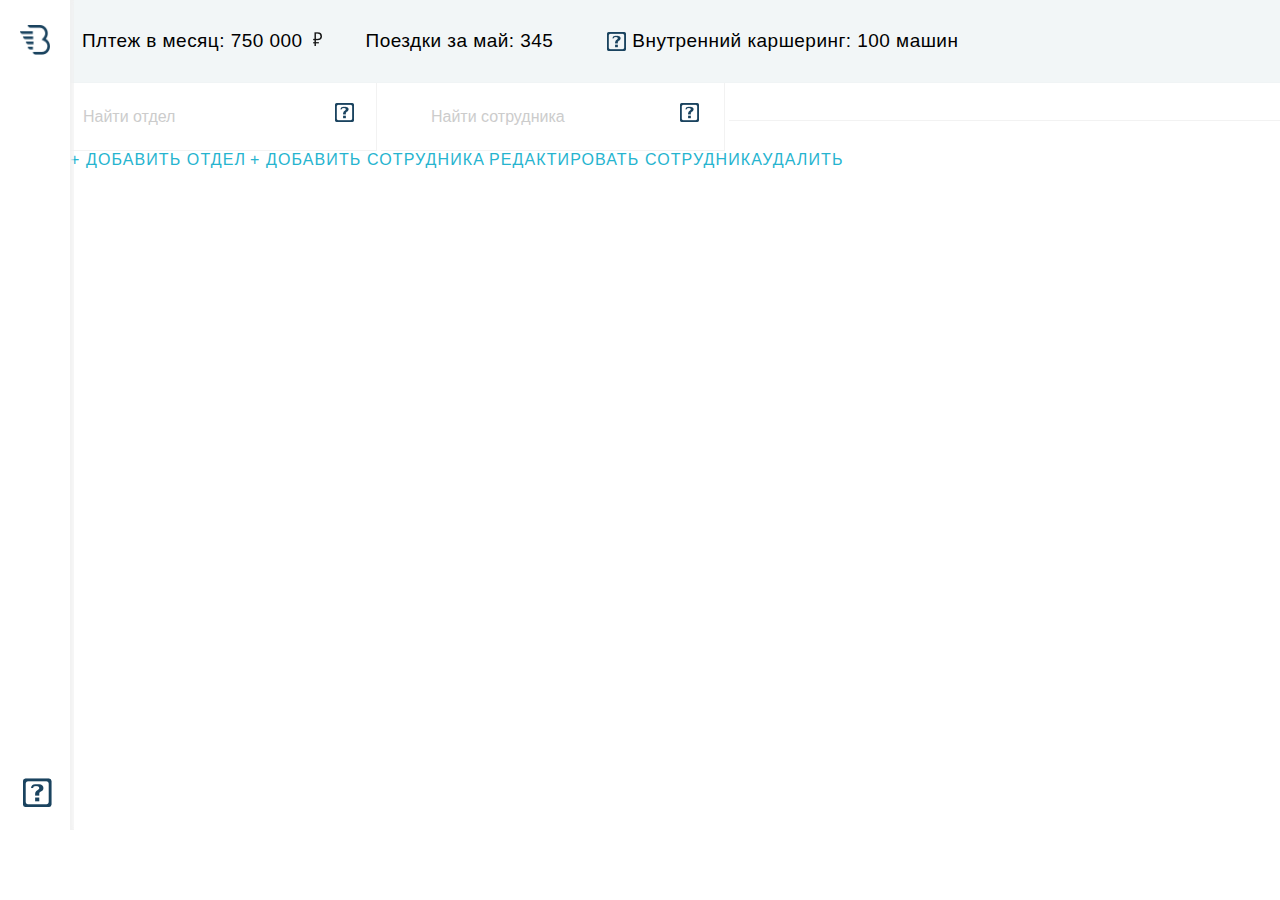
==== index.html @ 2aa8af77 "First commit" ====
<!DOCTYPE html>
<html>
    <head>
        <title>Org</title>
        <meta http-equiv="Content-Type" content="text/html; charset=utf-8">
        <link rel="stylesheet" href="reset.css">
        <link rel="stylesheet" href="style.css">
    </head>
    <body>
        <div class="wrapper">
        	<div class="logo-column">
        		<ul>
        			<li><img class="logo" src="img/logo.png"></li>
        			<li><a href="#"><img class="question" src="img/question.png"></a></li>
        		</ul>
        	</div>
        	<div class="content">
        		<ul class="working-personal-info">
        			<li><p class="salary">Плтеж в месяц: 750 000</p></li>
        			<li><p class="business-trip">Поездки за май: 345</p></li>
        			<li><p class="carshering"><a href="#"><img src="img/question-blue.png"></a>Внутренний каршеринг: 100 машин</p></li>
        		</ul>
        		<ul class="search">
        			<li class="search-department">Найти отдел<a href="#"><img src="img/question-white.png"></a></li>
        			<li class="search-collaborator">Найти сотрудника<a href="#"><img src="img/question-white.png"></a></li>
        			<li class="empty"></li>
        		</ul>
        		<ul class="add">
        			<li><a  class="add-department" href="#">+ добавить отдел</a></li>
        			<li><a  class="add-collaborator" href="#">+ добавить сотрудника</a></li>
        			<li><a class="correct-collaborator" href="#">редактировать сотрудника</a><a class="delite" href="#">удалить</a></li>
        		</ul>
        	</div>
        	<div class="clearfix"></div>
        </div>
    </body>
</html>
---- style.css ----
* {
	margin: 0;
	padding: 0;
}
a {
	text-decoration: none;
}
li {
	list-style: none;
}
.clearfix:after {
	content: ".";
	display: block;
	height: 0;
	clear: both;
	visibility: hidden;
}
.clearfix {
	zoom: 1;
}
.clear {
	clear: both;
}
.wrapper {
	margin: 0 auto;
	width: 1440px;
}
.logo-column {
	width: 4.86%;
	float: left;
	position: relative;
}
.logo-column:after {
    box-shadow: 4px 0 4px 0px rgba(240,240,240,0.9) inset;
    content: " ";
    height: 100%;
    position: absolute;
    right: -4px;
    top: 0;
    width: 4px;
}    
.content {
	float: left;
	width: 95.14%;
}
.logo {
	padding-left: 20px;
	padding-top: 25px;
	width: 30px;
	height: 30px;
	background-repeat: no-repeat; 
}
.question {
	padding-left: 23px;
	padding-top: 720px;
	padding-bottom: 20px;
	width: 29px;
	height: 29px;
	background-repeat: no-repeat;
}
.salary:after {
	content: "";
	margin-left: 10px;
	margin-top: -5px;
	background: url(img/ruble.png) no-repeat;
	display: inline-block;
	width: 9px;
	height: 14px;
	vertical-align: middle;
}
.carshering a {
	display: inline-block;
	line-height: 82px;
}
.carshering a img {
	padding-left: 50px;
	margin-right: 6px;
	line-height: 82px;
	vertical-align: middle;
	width: 19px;
	height: 19px;
	background-repeat: no-repeat; 
}
.working-personal-info li {
	display: inline-block;
	vertical-align: middle;
	height: 82px;
}
.salary, .business-trip, .carshering {
	vertical-align: middle;
	font: normal 19px Arial;
	letter-spacing: 0.46px;
	color: #000;
	line-height: 82px;
}
.salary {
	padding-left: 12px;
}
.working-personal-info {
	height: 82px;
	background-color: #f2f6f7;
	border-bottom: 1px solid #f0f4f5;
}
.business-trip {
	margin-left: 40px;
}
.search-department, .search-collaborator, .empty {
	display: inline-block;
}
.search-department, .search-collaborator {
	width: 293px;
	vertical-align: middle;
	border-bottom: 1px solid #f2f2f2;
	border-right: 1px solid #f2f2f2;
	font: normal 16px Arial;
	color: #cccccc;
	line-height: 67px;
}
.empty {
	width: 711px;
	line-height: 67px;
	border-bottom: 1px solid #f2f2f2;
} 
.search-department {
	padding-left: 13px;
}
.search-department img {
	padding-left: 160px;
}
.search-collaborator {
	padding-left: 50px;
}
.search-collaborator img {
	padding-left: 115px;
}
.add li {
	display: inline-block;
}
.add li a {
	font: normal 16px Arial;
	letter-spacing: 1.1px;
	color: #26b4cf;
	text-transform: uppercase;
}
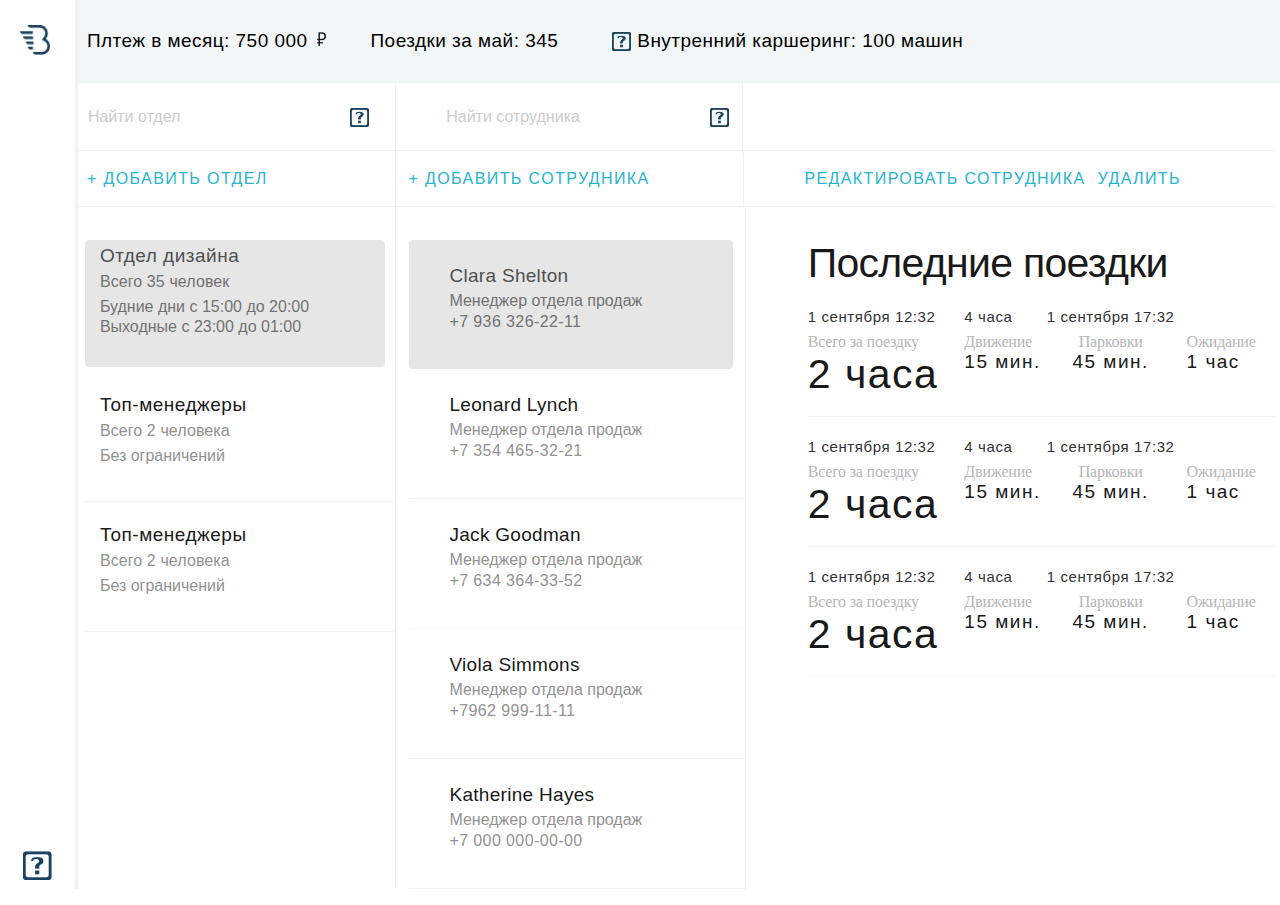
==== commit f2036a6d: "new commit" ====
--- a/index.html
+++ b/index.html
@@ -3,11 +3,12 @@
     <head>
         <title>Org</title>
         <meta http-equiv="Content-Type" content="text/html; charset=utf-8">
+         <meta name="viewport" content="width=device-width, initial-scale=1">
         <link rel="stylesheet" href="reset.css">
         <link rel="stylesheet" href="style.css">
     </head>
     <body>
-        <div class="wrapper">
+        <div class="wrapper clearfix">
         	<div class="logo-column">
         		<ul>
         			<li><img class="logo" src="img/logo.png"></li>
@@ -21,17 +22,148 @@
         			<li><p class="carshering"><a href="#"><img src="img/question-blue.png"></a>Внутренний каршеринг: 100 машин</p></li>
         		</ul>
         		<ul class="search">
-        			<li class="search-department">Найти отдел<a href="#"><img src="img/question-white.png"></a></li>
-        			<li class="search-collaborator">Найти сотрудника<a href="#"><img src="img/question-white.png"></a></li>
-        			<li class="empty"></li>
+        			<li class="search-department clearfix">Найти отдел<a class="question-white" href="#"><img src="img/question-white.png"></a></li><li class="search-collaborator clearfix">Найти сотрудника<a class="question-white" href="#"><img src="img/question-white.png"></a></li>
         		</ul>
         		<ul class="add">
-        			<li><a  class="add-department" href="#">+ добавить отдел</a></li>
-        			<li><a  class="add-collaborator" href="#">+ добавить сотрудника</a></li>
-        			<li><a class="correct-collaborator" href="#">редактировать сотрудника</a><a class="delite" href="#">удалить</a></li>
+        			<li class="add-department"><a href="#">+ добавить отдел</a></li><li class="add-collaborator"><a href="#">+ добавить сотрудника</a></li><li class="correct-delite-collaborator"><a class="correct" href="#">редактировать сотрудника</a><a class="delite" href="#">удалить</a></li>
         		</ul>
+        		<div class="clearfix">
+	        		<ul class="department">
+	        			<li class="department-design active">
+	        				<a href="#">
+	        					<span class="name-department">Отдел дизайна</span>
+	        					<span class="quantity">Всего 35 человек</span>
+	        					<span class="working-working-days">Будние дни с 15:00 до 20:00</span>
+	        					<span class="working-week-end">Выходные с 23:00 до 01:00</span>
+	        				</a>
+	        			</li>
+	        			<div class="horisontal-line"></div>
+	        			<li class="department-top-manager1">
+							<a href="#">
+	        					<span class="name-department">Топ-менеджеры</span>
+	        					<span class="quantity">Всего 2 человека</span>
+	        					<span class="working-working-days">Без ограничений</span>
+	        				</a>		
+	        			</li>
+	        			<div class="horisontal-line"></div>
+	        			<li class="department-top-manager2">
+		        			<a href="#">
+		        				<span class="name-department">Топ-менеджеры</span>
+	        					<span class="quantity">Всего 2 человека</span>
+	        					<span class="working-working-days">Без ограничений</span>
+		        			</a>		
+		        		</li>
+		        		<div class="horisontal-line"></div>
+	        		</ul>
+					<ul class="designers">
+						<li class="designer active">
+							<a href="#"><span class="name">Clara Shelton</span><span class="position">Менеджер отдела продаж</span><span class="phone">+7 936 326-22-11</span></a>
+						</li>
+						<div class="horisontal-line"></div>	
+						<li class="designer">
+							<a href="#">
+								<span class="name">Leonard Lynch</span>
+								<span class="position">Менеджер отдела продаж</span>
+								<span class="phone">+7 354 465-32-21</span>
+							</a>
+						</li>
+						<div class="horisontal-line"></div>
+						<li class="designer">			
+							<a href="#">
+								<span class="name">Jack Goodman</span>
+								<span class="position">Менеджер отдела продаж</span>
+								<span class="phone">+7 634 364-33-52</span>
+							</a>
+						</li>
+						<div class="horisontal-line"></div>
+						<li class="designer">
+							<a href="#"><span class="name">Viola Simmons</span><span class="position">Менеджер отдела продаж</span><span class="phone">+7962 999-11-11</span>
+							</a>
+						</li>
+						<div class="horisontal-line"></div>
+						<li class="designer">
+							<a href="#">
+								<span class="name">Katherine Hayes</span>
+								<span class="position">Менеджер отдела продаж</span>
+								<span class="phone">+7 000 000-00-00</span>
+							</a>
+						</li>
+						<div class="horisontal-line"></div>
+					</ul>
+	        		<ul class="trips">
+						<h3 class="heard-trip">Последние поездки</h3>
+						<li class="trip-first clearfix">
+							<ul class="trip-total">
+								<li class="trip-date">1 сентября 12:32</li>
+								<li class="trip-discription">Всего за поездку</li>
+								<li class="trip-time">2 часа</li>
+							</ul>
+							<ul class="trip-movement">
+								<li class="trip-date">4 часа</li>
+								<li class="trip-discription">Движение</li>
+								<li class="trip-time">15 мин.</li>
+							</ul>
+							<ul class="trip-parking">
+								<li class="trip-date">1 сентября 17:32</li>
+								<li class="trip-discription">Парковки</li>
+								<li class="trip-time">45 мин.</li>
+							</ul>
+							<ul class="trip-waiting">
+								<li class="trip-date"></li>
+								<li class="trip-discription">Ожидание</li>
+								<li class="trip-time">1 час</li>
+							</ul>		
+						</li>
+						<div class="horisontal-line"></div>
+						<li class="trip clearfix">
+							<ul class="trip-total">
+								<li class="trip-date">1 сентября 12:32</li>
+								<li class="trip-discription">Всего за поездку</li>
+								<li class="trip-time">2 часа</li>
+							</ul>
+							<ul class="trip-movement">
+								<li class="trip-date">4 часа</li>
+								<li class="trip-discription">Движение</li>
+								<li class="trip-time">15 мин.</li>
+							</ul>
+							<ul class="trip-parking">
+								<li class="trip-date">1 сентября 17:32</li>
+								<li class="trip-discription">Парковки</li>
+								<li class="trip-time">45 мин.</li>
+							</ul>
+							<ul class="trip-waiting">
+								<li class="trip-date"></li>
+								<li class="trip-discription">Ожидание</li>
+								<li class="trip-time">1 час</li>
+							</ul>		
+						</li>
+						<div class="horisontal-line"></div>
+						<li class="trip clearfix">
+							<ul class="trip-total">
+								<li class="trip-date">1 сентября 12:32</li>
+								<li class="trip-discription">Всего за поездку</li>
+								<li class="trip-time">2 часа</li>
+							</ul>
+							<ul class="trip-movement">
+								<li class="trip-date">4 часа</li>
+								<li class="trip-discription">Движение</li>
+								<li class="trip-time">15 мин.</li>
+							</ul>
+							<ul class="trip-parking">
+								<li class="trip-date">1 сентября 17:32</li>
+								<li class="trip-discription">Парковки</li>
+								<li class="trip-time">45 мин.</li>
+							</ul>
+							<ul class="trip-waiting">
+								<li class="trip-date"></li>
+								<li class="trip-discription">Ожидание</li>
+								<li class="trip-time">1 час</li>
+							</ul>		
+						</li>
+						<div class="horisontal-line"></div>				
+					</ul>
+				</div>	
         	</div>
-        	<div class="clearfix"></div>
-        </div>
+		</div>
     </body>
 </html>--- a/style.css
+++ b/style.css
@@ -23,25 +23,25 @@
 }
 .wrapper {
 	margin: 0 auto;
-	width: 1440px;
+	max-width: 1440px;
 }
 .logo-column {
-	width: 4.86%;
+	width: 5.85%;
 	float: left;
-	position: relative;
-}
-.logo-column:after {
+}
+.content:before {
     box-shadow: 4px 0 4px 0px rgba(240,240,240,0.9) inset;
     content: " ";
     height: 100%;
     position: absolute;
-    right: -4px;
+    left: 0;
     top: 0;
     width: 4px;
 }    
 .content {
+	position: relative;
 	float: left;
-	width: 95.14%;
+	width: 94.15%;
 }
 .logo {
 	padding-left: 20px;
@@ -51,9 +51,9 @@
 	background-repeat: no-repeat; 
 }
 .question {
-	padding-left: 23px;
-	padding-top: 720px;
-	padding-bottom: 20px;
+	position: fixed;
+	left: 23px;
+	bottom: 20px;
 	width: 29px;
 	height: 29px;
 	background-repeat: no-repeat;
@@ -104,41 +104,227 @@
 .business-trip {
 	margin-left: 40px;
 }
-.search-department, .search-collaborator, .empty {
-	display: inline-block;
+.search {
+	height: 67px;
 }
 .search-department, .search-collaborator {
-	width: 293px;
-	vertical-align: middle;
-	border-bottom: 1px solid #f2f2f2;
+	display: inline-block;
+}
+.search-department, .search-collaborator {
+	vertical-align: middle;
 	border-right: 1px solid #f2f2f2;
 	font: normal 16px Arial;
 	color: #cccccc;
 	line-height: 67px;
 }
-.empty {
-	width: 711px;
-	line-height: 67px;
-	border-bottom: 1px solid #f2f2f2;
-} 
 .search-department {
 	padding-left: 13px;
+	width: 25.5%;
 }
 .search-department img {
-	padding-left: 160px;
+	max-width: 100%;
+}
+.search-department .question-white {
+	margin-top: 5px; 
+	padding-right: 26px;
+	float: right;
 }
 .search-collaborator {
 	padding-left: 50px;
+	width: 24.55%;
 }
 .search-collaborator img {
-	padding-left: 115px;
+	max-width: 100%;
+}
+.search-collaborator .question-white {
+	margin-top: 5px;
+	padding-right: 13px;
+	float: right;
 }
 .add li {
 	display: inline-block;
 }
 .add li a {
 	font: normal 16px Arial;
-	letter-spacing: 1.1px;
+	letter-spacing: 1.4px;
 	color: #26b4cf;
 	text-transform: uppercase;
+}
+.add-department, .add-collaborator, .correct-delite-collaborator {
+	vertical-align: middle;
+	line-height: 55px;
+	border-top: 1px solid #f2f2f2;
+	border-bottom: 1px solid #f2f2f2;
+	border-right: 1px solid #f2f2f2;
+}
+.add-department {
+	padding-left: 12px;
+	width: 25.6%;
+}
+.correct-delite-collaborator {
+	padding-left: 60px;
+	width: 39%;
+	border-right: none;
+}
+.add-collaborator {
+	padding-left: 12px;
+	width: 27.8%;
+}
+.delite {
+	padding-left: 12px;
+}
+.department {
+	width: 26.6%;
+}
+.department-design, .department-top-manager1, .department-top-manager2 {
+	padding-top: 5px;
+	padding-left: 15px;
+	padding-bottom: 30px;
+	margin-left: 10px;
+	margin-right: 10px;
+}
+.horisontal-line {
+	border-bottom: solid 1px #f0f4f5;
+}
+.department-design + .horisontal-line, .department-top-manager1 + .horisontal-line, .department-top-manager2 + .horisontal-line {
+	margin-left: 10px; 
+} 
+.designer + .horisontal-line {
+	margin-left: 13px;
+}
+.department-top-manager1 {
+	padding-top: 27px;
+	padding-bottom: 35px;
+}
+.department-top-manager2 {
+	padding-top: 22px;
+	padding-bottom: 35px;
+}
+.active {	
+	background-color: #e6e6e6;
+	border-radius: 4px;
+	border-bottom: none;
+}
+.active + .horisontal-line {
+	border-bottom: none;
+}
+.active .name-department, .active .name {
+	color: #505050;
+}
+
+.name-department, .name {
+	font: normal 19px Arial;
+	color: #191919;	
+}
+.name-department {
+	letter-spacing: 0.5px;	
+}
+.quantity, .working-working-days, .working-week-end, .position, .phone {
+	font: normal 16px Arial;
+	color: #929292;	
+}
+.active .quantity, .active .working-working-days, .active .working-week-end, .active .position, .active .phone {
+ color: #727272;
+}
+
+.quantity, .working-working-days, .working-week-end {
+	letter-spacing: 0.1px;	
+}
+.quantity {
+	line-height: 30px;
+}
+.working-working-days, .working-week-end {
+	line-height: 20px;
+	letter-spacing: 0px;
+}
+.department-design {
+	margin-top: 33px;
+}
+.department span, .designers span {
+	display: block;
+} 
+.department, .designers, .trips {
+	float: left;
+}
+.designers {
+	border-left: 1px solid #f2f2f2;
+	border-right: 1px solid #f2f2f2; 
+	width: 28.9%;
+}
+.designer {
+	margin-left: 13px;
+	margin-right: 12px;
+}
+.designer:first-child {
+	margin-top: 33px;
+}
+.designer {
+	padding-top: 25px;
+	padding-left: 40px;
+	padding-bottom: 40px;
+}
+.name {
+	letter-spacing: 0.3px;
+}
+.position {
+	line-height: 28px;
+}
+.phone {
+	letter-spacing: 0.4px;
+	line-height: 14px;
+}
+.trips {
+	margin-left: 62px;
+	display: block;
+	width: 38.97%;
+}
+.trip-first, .trip {
+	padding-bottom: 18px;
+}
+.heard-trip {
+	padding-top: 33px;
+	font: normal 41px Arial;
+	letter-spacing: -0.7px;
+	color: #191919;
+}
+.trip-total, .trip-movement, .trip-parking, .trip-waiting {
+	float: left;
+}
+.trip-total {
+	padding-right: 26px;
+}
+.trip-date {
+	height: 15px;
+	font: normal 15px Arial;
+	letter-spacing: 0.6px;
+	color: #323334;
+}
+.trip-discription {
+	padding-top: 10px;
+	font: normal 16px 'Sans-serif';
+	letter-spacing: -0.2px;
+	color: #b6b6b7;
+}
+.trip-time {
+	padding-top: 0;
+	font: normal 19px Arial;
+	letter-spacing: 1.5px;
+	color: #191919;
+}
+.trip-movement {
+	padding-right: 6px;
+}
+.trip-parking {
+	text-align: center;
+	padding-right: 12px;
+}
+.trip-total :last-child {
+	font-size: 41px;
+	letter-spacing: 1.5px;
+}
+.trip {
+	padding-top: 21px;
+}
+.trip-first {
+	padding-top: 21px;
 }